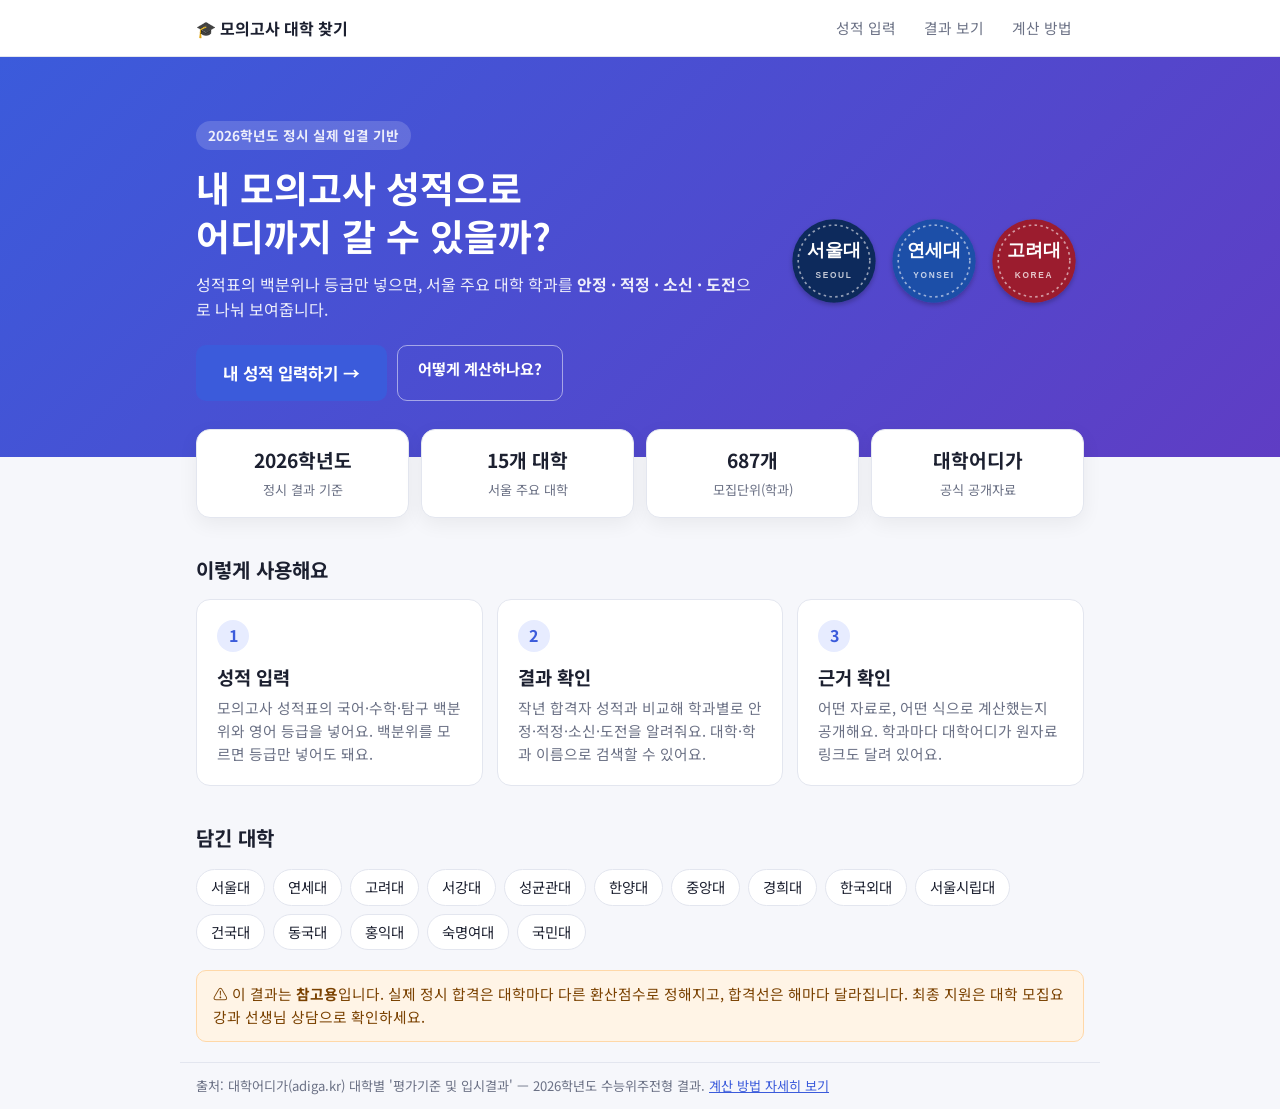
==== mock-exam-admission/index.html @ 844aae57 "모의고사 지원 가능 대학 찾기 사이트 추가 - 랜딩 / 성적 입력 / 결과 보기 / 계산 방법 4개 페이지 - 2026학년도 정시 일반전형 최종등록자 70% 학생의 국수탐 백분위 " ====
<!doctype html>
<html lang="ko">
<head>
  <meta charset="utf-8" />
  <meta name="viewport" content="width=device-width, initial-scale=1" />
  <title>모의고사 대학 찾기</title>
  <link rel="preconnect" href="https://fonts.googleapis.com" />
  <link href="https://fonts.googleapis.com/css2?family=Noto+Sans+KR:wght@400;500;700&display=swap" rel="stylesheet" />
  <link rel="stylesheet" href="style.css" />
</head>
<body>
  <nav class="topnav">
    <div class="wrap">
      <a class="brand" href="index.html">🎓 모의고사 대학 찾기</a>
      <div class="links">
        <a href="input.html">성적 입력</a>
        <a href="result.html">결과 보기</a>
        <a href="method.html">계산 방법</a>
      </div>
    </div>
  </nav>

  <header class="hero hero-landing">
    <div class="wrap hero-inner">
      <div>
        <p class="eyebrow"><span data-year></span>학년도 정시 실제 입결 기반</p>
        <h1>내 모의고사 성적으로<br />어디까지 갈 수 있을까?</h1>
        <p>성적표의 백분위나 등급만 넣으면, 서울 주요 대학 학과를 <b>안정 · 적정 · 소신 · 도전</b>으로 나눠 보여줍니다.</p>
        <div class="cta-row">
          <a class="btn primary big" href="input.html">내 성적 입력하기 →</a>
          <a class="btn ghost-light" href="method.html">어떻게 계산하나요?</a>
        </div>
      </div>
      <img class="hero-badges" src="img/badges.svg" alt="서울대, 연세대, 고려대 배지" />
    </div>
  </header>

  <main class="wrap">
    <section class="stat-row">
      <div class="stat"><b><span data-year></span>학년도</b><span>정시 결과 기준</span></div>
      <div class="stat"><b><span data-univ-count></span>개 대학</b><span>서울 주요 대학</span></div>
      <div class="stat"><b><span data-dept-count></span>개</b><span>모집단위(학과)</span></div>
      <div class="stat"><b>대학어디가</b><span>공식 공개자료</span></div>
    </section>

    <h2 class="section-title">이렇게 사용해요</h2>
    <section class="steps">
      <a class="step card" href="input.html">
        <span class="step-no">1</span>
        <h3>성적 입력</h3>
        <p>모의고사 성적표의 국어·수학·탐구 백분위와 영어 등급을 넣어요. 백분위를 모르면 등급만 넣어도 돼요.</p>
      </a>
      <a class="step card" href="result.html">
        <span class="step-no">2</span>
        <h3>결과 확인</h3>
        <p>작년 합격자 성적과 비교해 학과별로 안정·적정·소신·도전을 알려줘요. 대학·학과 이름으로 검색할 수 있어요.</p>
      </a>
      <a class="step card" href="method.html">
        <span class="step-no">3</span>
        <h3>근거 확인</h3>
        <p>어떤 자료로, 어떤 식으로 계산했는지 공개해요. 학과마다 대학어디가 원자료 링크도 달려 있어요.</p>
      </a>
    </section>

    <h2 class="section-title">담긴 대학</h2>
    <p class="univ-chips" id="univ-chips"></p>

    <div class="notice">
      ⚠️ 이 결과는 <b>참고용</b>입니다. 실제 정시 합격은 대학마다 다른 환산점수로 정해지고, 합격선은 해마다 달라집니다.
      최종 지원은 대학 모집요강과 선생님 상담으로 확인하세요.
    </div>
  </main>

  <footer class="wrap">
    <p>출처: 대학어디가(adiga.kr) 대학별 '평가기준 및 입시결과' — <span data-year></span>학년도 수능위주전형 결과. <a href="method.html">계산 방법 자세히 보기</a></p>
  </footer>

  <script src="data.js"></script>
  <script src="common.js"></script>
  <script>
    document.getElementById("univ-chips").innerHTML = univNames()
      .map((u) => `<span class="chip">${esc(u)}</span>`)
      .join("");
  </script>
</body>
</html>
---- mock-exam-admission/style.css ----
:root {
  --bg: #f6f7fb;
  --surface: #ffffff;
  --text: #1c2030;
  --muted: #6b7185;
  --line: #e3e6ef;
  --accent: #3b5bdb;
  --accent-soft: #e7ecff;
  --safe: #2b8a3e;
  --fit: #1971c2;
  --reach: #e67700;
  --challenge: #c92a2a;
  --hard: #868e96;
}

@media (prefers-color-scheme: dark) {
  :root {
    --bg: #12141c;
    --surface: #1b1e29;
    --text: #e8eaf2;
    --muted: #9aa0b4;
    --line: #2c3040;
    --accent: #7b93ff;
    --accent-soft: #232a45;
    --safe: #51cf66;
    --fit: #4dabf7;
    --reach: #ffa94d;
    --challenge: #ff6b6b;
    --hard: #adb5bd;
  }
}

* { box-sizing: border-box; }

body {
  margin: 0;
  font-family: "Noto Sans KR", system-ui, -apple-system, "Malgun Gothic", sans-serif;
  background: var(--bg);
  color: var(--text);
  line-height: 1.55;
}

.wrap { max-width: 920px; margin: 0 auto; padding: 0 16px; }

.hero {
  background: linear-gradient(135deg, #3b5bdb, #5f3dc4);
  color: #fff;
  padding: 48px 0 40px;
}
.hero h1 { margin: 0 0 12px; font-size: clamp(1.6rem, 4vw, 2.3rem); line-height: 1.3; }
.hero p { margin: 0; opacity: 0.9; }
.hero-inner { display: flex; align-items: center; justify-content: space-between; gap: 24px; }
.hero-badges { width: 300px; max-width: 45%; flex-shrink: 0; }
@media (max-width: 640px) {
  .hero-inner { flex-direction: column-reverse; align-items: flex-start; }
  .hero-badges { max-width: 260px; width: 100%; }
}

.notice {
  margin: 20px 0;
  padding: 12px 16px;
  border-radius: 10px;
  background: #fff4e6;
  color: #7a4100;
  border: 1px solid #ffd8a8;
  font-size: 0.92rem;
}
@media (prefers-color-scheme: dark) {
  .notice { background: #3a2a14; color: #ffd8a8; border-color: #6b4a1f; }
}

.card {
  background: var(--surface);
  border: 1px solid var(--line);
  border-radius: 14px;
  padding: 20px;
  margin-bottom: 20px;
}

.row { display: flex; flex-wrap: wrap; gap: 16px; align-items: flex-end; }

fieldset.seg { border: 0; padding: 0; margin: 0 0 16px; }
fieldset.seg legend { font-size: 0.85rem; color: var(--muted); margin-bottom: 6px; }
fieldset.seg label {
  display: inline-flex; align-items: center; gap: 6px;
  padding: 7px 14px; margin-right: 6px;
  border: 1px solid var(--line); border-radius: 999px; cursor: pointer;
}
fieldset.seg label:has(input:checked) { background: var(--accent-soft); border-color: var(--accent); color: var(--accent); font-weight: 700; }
fieldset.seg input { accent-color: var(--accent); }

.grid {
  display: grid;
  grid-template-columns: repeat(auto-fill, minmax(180px, 1fr));
  gap: 14px;
}
.field { display: flex; flex-direction: column; gap: 6px; font-size: 0.9rem; }
.field em { font-style: normal; color: var(--muted); font-size: 0.8rem; }
.field input, .field select, .filters input, .filters select {
  font: inherit;
  padding: 10px 12px;
  border: 1px solid var(--line);
  border-radius: 8px;
  background: var(--bg);
  color: var(--text);
  width: 100%;
}
.field input:focus, .field select:focus { outline: 2px solid var(--accent); outline-offset: 0; }

.actions { justify-content: flex-end; margin-top: 20px; }
button {
  font: inherit; font-weight: 700; cursor: pointer;
  padding: 11px 20px; border-radius: 10px; border: 1px solid transparent;
}
button.primary { background: var(--accent); color: #fff; }
button.ghost { background: transparent; border-color: var(--line); color: var(--text); }

.summary .stats {
  display: grid; grid-template-columns: repeat(auto-fit, minmax(90px, 1fr)); gap: 10px;
  margin-bottom: 12px;
}
.summary .stats div {
  background: var(--bg); border-radius: 10px; padding: 10px; text-align: center;
}
.summary .stats b { display: block; font-size: 1.15rem; }
.summary .stats span { font-size: 0.78rem; color: var(--muted); }
.summary p { margin: 6px 0; }

.filters { display: flex; flex-wrap: wrap; gap: 10px; align-items: center; margin-bottom: 12px; }
.filters input { flex: 1 1 220px; width: auto; }
.filters select { flex: 0 1 160px; width: auto; }
.check { display: inline-flex; gap: 6px; align-items: center; font-size: 0.9rem; white-space: nowrap; }

.legend { font-size: 0.82rem; color: var(--muted); margin-bottom: 16px; display: flex; flex-wrap: wrap; gap: 6px 10px; align-items: center; }

.badge {
  display: inline-block; padding: 2px 10px; border-radius: 999px;
  font-size: 0.8rem; font-weight: 700; color: #fff;
}
.badge.안정 { background: var(--safe); }
.badge.적정 { background: var(--fit); }
.badge.소신 { background: var(--reach); }
.badge.도전 { background: var(--challenge); }
.badge.어려움 { background: var(--hard); }

.group h2 { font-size: 1.05rem; margin: 24px 0 10px; display: flex; gap: 8px; align-items: center; }
.list { list-style: none; margin: 0; padding: 0; display: grid; gap: 8px; }
.list li {
  background: var(--surface); border: 1px solid var(--line); border-radius: 10px;
  padding: 12px 14px; display: flex; justify-content: space-between; gap: 12px; flex-wrap: wrap;
}
.list li.warned { border-color: color-mix(in srgb, var(--challenge) 40%, var(--line)); }
.list .detail { font-size: 0.78rem; color: var(--muted); margin-top: 4px; }
.list .detail a { color: var(--accent); margin-left: 4px; }
.list .name small { color: var(--muted); margin-left: 6px; }
.warn {
  display: inline-block; margin-left: 6px; font-size: 0.75rem;
  color: var(--challenge); border: 1px solid var(--challenge); border-radius: 6px; padding: 0 6px;
}
.nums { display: flex; gap: 12px; font-size: 0.85rem; color: var(--muted); align-items: center; }
.diff { font-weight: 700; min-width: 3.2em; text-align: right; }
.diff.up { color: var(--safe); }
.diff.down { color: var(--challenge); }

.empty { color: var(--muted); text-align: center; padding: 30px 0; }

footer { color: var(--muted); font-size: 0.82rem; padding: 30px 16px 50px; border-top: 1px solid var(--line); margin-top: 30px; }
footer a, .small-note a, .prose a { color: var(--accent); }

/* ---------- 공통: 상단 메뉴 / 버튼 ---------- */
.topnav { background: var(--surface); border-bottom: 1px solid var(--line); position: sticky; top: 0; z-index: 10; }
.topnav .wrap { display: flex; align-items: center; justify-content: space-between; gap: 12px; min-height: 56px; flex-wrap: wrap; }
.topnav .brand { font-weight: 700; color: var(--text); text-decoration: none; white-space: nowrap; }
.topnav .links { display: flex; gap: 4px; flex-wrap: wrap; }
.topnav .links a {
  color: var(--muted); text-decoration: none; padding: 6px 12px; border-radius: 8px; font-size: 0.92rem; white-space: nowrap;
}
.topnav .links a:hover { background: var(--bg); color: var(--text); }
.topnav .links a[aria-current="page"] { background: var(--accent-soft); color: var(--accent); font-weight: 700; }

.btn {
  display: inline-block; font-weight: 700; text-decoration: none; cursor: pointer;
  padding: 11px 20px; border-radius: 10px; border: 1px solid transparent; font-size: 0.95rem;
}
.btn.primary { background: var(--accent); color: #fff; }
.btn.ghost { border-color: var(--line); color: var(--text); background: var(--surface); }
.btn.ghost-light { border-color: rgba(255,255,255,0.5); color: #fff; }
.btn.big { padding: 14px 26px; font-size: 1.05rem; }

/* ---------- 랜딩 ---------- */
.hero-landing { padding: 64px 0 56px; }
.eyebrow { display: inline-block; font-size: 0.85rem; font-weight: 700; background: rgba(255,255,255,0.18); padding: 4px 12px; border-radius: 999px; margin-bottom: 14px !important; }
.cta-row { display: flex; gap: 10px; flex-wrap: wrap; margin-top: 24px; }
.stat-row { display: grid; grid-template-columns: repeat(auto-fit, minmax(160px, 1fr)); gap: 12px; margin: -28px 0 32px; position: relative; }
.stat { background: var(--surface); border: 1px solid var(--line); border-radius: 14px; padding: 16px; text-align: center; box-shadow: 0 6px 20px rgba(0,0,0,0.06); }
.stat b { display: block; font-size: 1.2rem; }
.stat > span { font-size: 0.82rem; color: var(--muted); }
.section-title { font-size: 1.25rem; margin: 36px 0 14px; }
.steps { display: grid; grid-template-columns: repeat(auto-fit, minmax(240px, 1fr)); gap: 14px; }
.step { color: inherit; text-decoration: none; margin: 0; transition: border-color 0.15s, transform 0.15s; }
.step:hover { border-color: var(--accent); transform: translateY(-2px); }
.step h3 { margin: 10px 0 6px; }
.step p { margin: 0; color: var(--muted); font-size: 0.92rem; }
.step-no { display: inline-grid; place-items: center; width: 32px; height: 32px; border-radius: 50%; background: var(--accent-soft); color: var(--accent); font-weight: 700; }
.univ-chips { display: flex; flex-wrap: wrap; gap: 8px; }
.chip { background: var(--surface); border: 1px solid var(--line); border-radius: 999px; padding: 6px 14px; font-size: 0.9rem; }

/* ---------- 입력 / 결과 페이지 ---------- */
.page { padding-top: 28px; }
.page-title { font-size: clamp(1.4rem, 3.5vw, 1.8rem); margin: 0 0 8px; line-height: 1.35; }
.page-sub { color: var(--muted); margin: 0 0 20px; }
.progress { list-style: none; display: flex; gap: 8px; padding: 0; margin: 0 0 18px; font-size: 0.85rem; }
.progress li { padding: 4px 12px; border-radius: 999px; border: 1px solid var(--line); color: var(--muted); }
.progress li.on { background: var(--accent); border-color: var(--accent); color: #fff; font-weight: 700; }
.progress li.done a { color: var(--accent); text-decoration: none; }
.hint { font-size: 0.85rem; color: var(--muted); background: var(--bg); border-radius: 8px; padding: 10px 12px; margin: 16px 0 0; }
.small-note { font-size: 0.85rem; color: var(--muted); }
.result-head { display: flex; justify-content: space-between; align-items: center; gap: 12px; flex-wrap: wrap; margin-bottom: 14px; }
.result-head .page-title { margin: 0; }
.summary .stats div.main { background: var(--accent); color: #fff; }
.summary .stats div.main span { color: rgba(255,255,255,0.85); }
.count-bar { display: grid; grid-template-columns: repeat(4, 1fr); gap: 8px; margin: 4px 0 10px; }
.count { border-radius: 10px; padding: 8px; text-align: center; color: #fff; }
.count b { display: block; font-size: 1.3rem; }
.count span { font-size: 0.8rem; }
.count.안정 { background: var(--safe); } .count.적정 { background: var(--fit); }
.count.소신 { background: var(--reach); } .count.도전 { background: var(--challenge); }
.warn-text { color: var(--challenge); font-size: 0.88rem; }
.empty-state { text-align: center; padding: 40px 20px; }

/* ---------- 계산 방법 페이지 ---------- */
.prose { max-width: 780px; }
.prose h2 { font-size: 1.2rem; margin: 40px 0 12px; padding-top: 8px; scroll-margin-top: 70px; }
.prose p, .prose li { line-height: 1.75; }
.toc ol { margin: 8px 0 0; padding-left: 20px; columns: 2; font-size: 0.92rem; }
@media (max-width: 560px) { .toc ol { columns: 1; } }
.flow { display: flex; align-items: stretch; gap: 8px; flex-wrap: wrap; }
.flow-step { flex: 1 1 140px; background: var(--surface); border: 1px solid var(--line); border-radius: 12px; padding: 14px; text-align: center; }
.flow-step b { display: block; color: var(--accent); margin-bottom: 4px; }
.flow-step span { font-size: 0.85rem; color: var(--muted); }
.flow-arrow { align-self: center; color: var(--muted); font-size: 1.2rem; }
@media (max-width: 760px) { .flow-arrow { display: none; } }
.formula { font-size: 1.1rem; font-weight: 700; text-align: center; background: var(--accent-soft); border-color: var(--accent); color: var(--accent); }
.example table { margin: 10px 0; }
.data-table { border-collapse: collapse; width: 100%; font-size: 0.9rem; margin: 10px 0; background: var(--surface); }
.data-table th, .data-table td, .example th, .example td { border: 1px solid var(--line); padding: 8px 10px; text-align: center; }
.data-table th { background: var(--bg); }
.data-table small { color: var(--muted); display: block; }
.table-scroll { overflow-x: auto; }
.cta-box { text-align: center; margin-top: 40px; }
code { background: var(--bg); padding: 1px 6px; border-radius: 4px; }
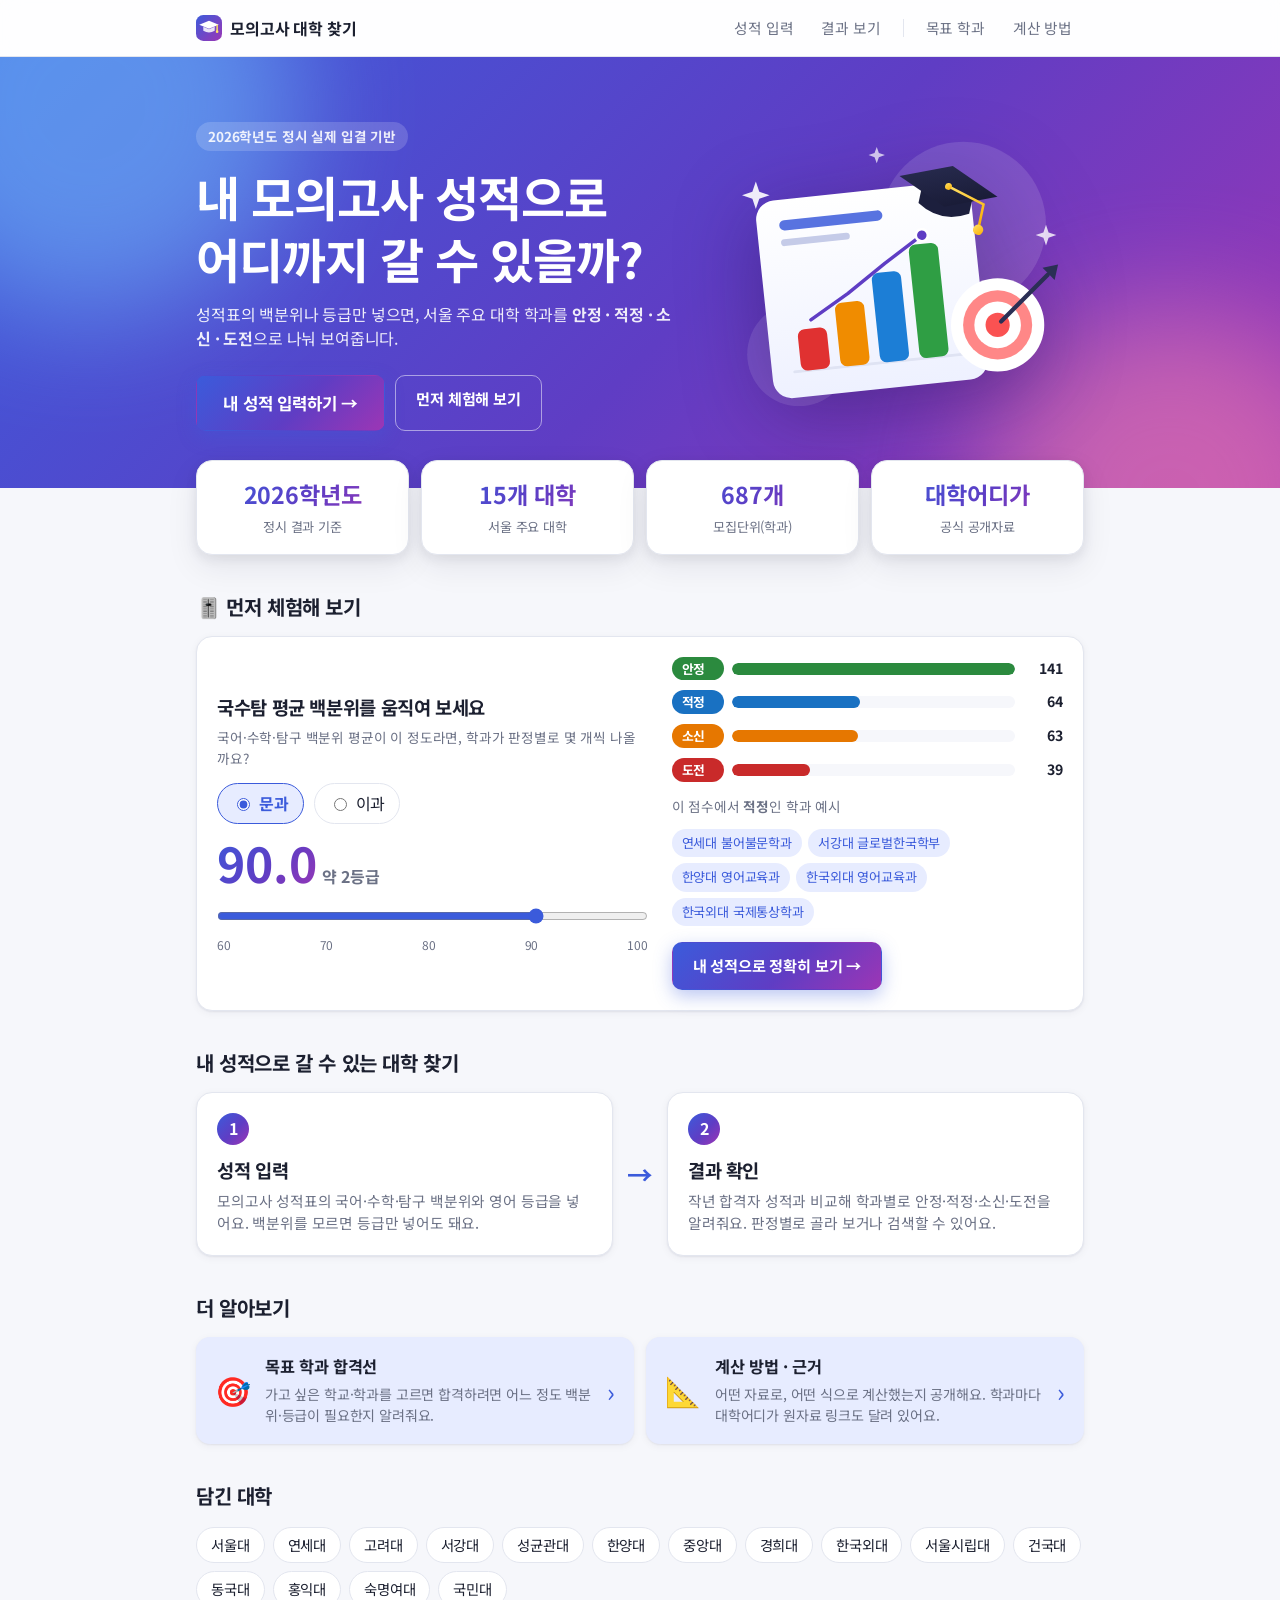
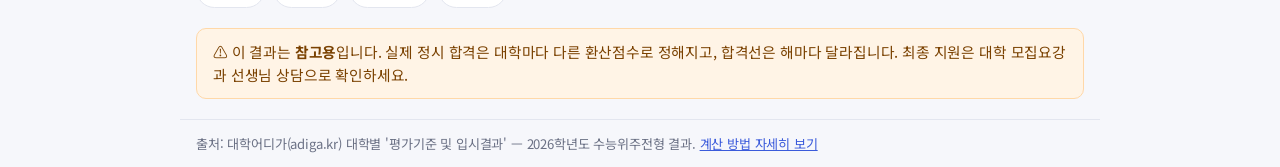
==== commit 604dc29c: "목표 학과 합격선 페이지 추가 및 전체 디자인·인터랙션 개선 - 목표 학과 페이지(target.html): 계열·학교·학과를 고르면 합격선 백분위·등급,   70% 합격자 과목별 " ====
--- a/mock-exam-admission/index.html
+++ b/mock-exam-admission/index.html
@@ -6,15 +6,18 @@
   <title>모의고사 대학 찾기</title>
   <link rel="preconnect" href="https://fonts.googleapis.com" />
   <link href="https://fonts.googleapis.com/css2?family=Noto+Sans+KR:wght@400;500;700&display=swap" rel="stylesheet" />
+  <link rel="icon" href="img/logo.svg" type="image/svg+xml" />
   <link rel="stylesheet" href="style.css" />
 </head>
 <body>
   <nav class="topnav">
     <div class="wrap">
-      <a class="brand" href="index.html">🎓 모의고사 대학 찾기</a>
+      <a class="brand" href="index.html"><img class="brand-mark" src="img/logo.svg" alt="" />모의고사 대학 찾기</a>
       <div class="links">
         <a href="input.html">성적 입력</a>
         <a href="result.html">결과 보기</a>
+        <span class="nav-sep" aria-hidden="true"></span>
+        <a href="target.html">목표 학과</a>
         <a href="method.html">계산 방법</a>
       </div>
     </div>
@@ -22,50 +25,89 @@
 
   <header class="hero hero-landing">
     <div class="wrap hero-inner">
-      <div>
+      <div class="reveal in">
         <p class="eyebrow"><span data-year></span>학년도 정시 실제 입결 기반</p>
         <h1>내 모의고사 성적으로<br />어디까지 갈 수 있을까?</h1>
         <p>성적표의 백분위나 등급만 넣으면, 서울 주요 대학 학과를 <b>안정 · 적정 · 소신 · 도전</b>으로 나눠 보여줍니다.</p>
         <div class="cta-row">
           <a class="btn primary big" href="input.html">내 성적 입력하기 →</a>
-          <a class="btn ghost-light" href="method.html">어떻게 계산하나요?</a>
+          <a class="btn ghost-light" href="#demo">먼저 체험해 보기</a>
         </div>
       </div>
-      <img class="hero-badges" src="img/badges.svg" alt="서울대, 연세대, 고려대 배지" />
+      <img class="hero-art" src="img/hero.svg" alt="성적표 그래프와 학사모, 과녁 일러스트" />
     </div>
   </header>
 
   <main class="wrap">
     <section class="stat-row">
-      <div class="stat"><b><span data-year></span>학년도</b><span>정시 결과 기준</span></div>
-      <div class="stat"><b><span data-univ-count></span>개 대학</b><span>서울 주요 대학</span></div>
-      <div class="stat"><b><span data-dept-count></span>개</b><span>모집단위(학과)</span></div>
-      <div class="stat"><b>대학어디가</b><span>공식 공개자료</span></div>
+      <div class="stat reveal"><b><span data-year></span>학년도</b><span>정시 결과 기준</span></div>
+      <div class="stat reveal d1"><b><span data-univ-count data-countup></span>개 대학</b><span>서울 주요 대학</span></div>
+      <div class="stat reveal d2"><b><span data-dept-count data-countup></span>개</b><span>모집단위(학과)</span></div>
+      <div class="stat reveal d3"><b>대학어디가</b><span>공식 공개자료</span></div>
     </section>
 
-    <h2 class="section-title">이렇게 사용해요</h2>
-    <section class="steps">
-      <a class="step card" href="input.html">
+    <h2 class="section-title reveal" id="demo">🎚️ 먼저 체험해 보기</h2>
+    <section class="card demo reveal">
+      <div>
+        <h3>국수탐 평균 백분위를 움직여 보세요</h3>
+        <p class="small-note" style="margin:0">국어·수학·탐구 백분위 평균이 이 정도라면, 학과가 판정별로 몇 개씩 나올까요?</p>
+        <fieldset class="seg" style="margin:14px 0 0">
+          <label><input type="radio" name="demo-track" value="인문" checked /> 문과</label>
+          <label><input type="radio" name="demo-track" value="자연" /> 이과</label>
+        </fieldset>
+        <div style="margin-top:14px">
+          <span class="demo-score" id="demo-score">90.0</span><span class="demo-grade" id="demo-grade"></span>
+        </div>
+        <input class="range" id="demo-range" type="range" min="60" max="100" step="0.5" value="90" aria-label="국수탐 평균 백분위" />
+        <div class="range-scale"><span>60</span><span>70</span><span>80</span><span>90</span><span>100</span></div>
+      </div>
+      <div>
+        <div class="demo-bars" id="demo-bars"></div>
+        <p class="small-note" style="margin:14px 0 0">이 점수에서 <b>적정</b>인 학과 예시</p>
+        <ul class="demo-picks" id="demo-picks"></ul>
+        <a class="btn primary" href="input.html" style="margin-top:16px">내 성적으로 정확히 보기 →</a>
+      </div>
+    </section>
+
+    <h2 class="section-title reveal">내 성적으로 갈 수 있는 대학 찾기</h2>
+    <section class="steps flow-steps">
+      <a class="step card reveal" href="input.html">
         <span class="step-no">1</span>
         <h3>성적 입력</h3>
         <p>모의고사 성적표의 국어·수학·탐구 백분위와 영어 등급을 넣어요. 백분위를 모르면 등급만 넣어도 돼요.</p>
       </a>
-      <a class="step card" href="result.html">
+      <span class="step-arrow" aria-hidden="true">→</span>
+      <a class="step card reveal d1" href="result.html">
         <span class="step-no">2</span>
         <h3>결과 확인</h3>
-        <p>작년 합격자 성적과 비교해 학과별로 안정·적정·소신·도전을 알려줘요. 대학·학과 이름으로 검색할 수 있어요.</p>
-      </a>
-      <a class="step card" href="method.html">
-        <span class="step-no">3</span>
-        <h3>근거 확인</h3>
-        <p>어떤 자료로, 어떤 식으로 계산했는지 공개해요. 학과마다 대학어디가 원자료 링크도 달려 있어요.</p>
+        <p>작년 합격자 성적과 비교해 학과별로 안정·적정·소신·도전을 알려줘요. 판정별로 골라 보거나 검색할 수 있어요.</p>
       </a>
     </section>
 
-    <h2 class="section-title">담긴 대학</h2>
-    <p class="univ-chips" id="univ-chips"></p>
+    <h2 class="section-title reveal">더 알아보기</h2>
+    <section class="menu-tiles">
+      <a class="tile reveal" href="target.html">
+        <span class="tile-icon" aria-hidden="true">🎯</span>
+        <div>
+          <h3>목표 학과 합격선</h3>
+          <p>가고 싶은 학교·학과를 고르면 합격하려면 어느 정도 백분위·등급이 필요한지 알려줘요.</p>
+        </div>
+        <span class="tile-go" aria-hidden="true">›</span>
+      </a>
+      <a class="tile reveal d1" href="method.html">
+        <span class="tile-icon" aria-hidden="true">📐</span>
+        <div>
+          <h3>계산 방법 · 근거</h3>
+          <p>어떤 자료로, 어떤 식으로 계산했는지 공개해요. 학과마다 대학어디가 원자료 링크도 달려 있어요.</p>
+        </div>
+        <span class="tile-go" aria-hidden="true">›</span>
+      </a>
+    </section>
 
-    <div class="notice">
+    <h2 class="section-title reveal">담긴 대학</h2>
+    <p class="univ-chips reveal" id="univ-chips"></p>
+
+    <div class="notice reveal">
       ⚠️ 이 결과는 <b>참고용</b>입니다. 실제 정시 합격은 대학마다 다른 환산점수로 정해지고, 합격선은 해마다 달라집니다.
       최종 지원은 대학 모집요강과 선생님 상담으로 확인하세요.
     </div>
@@ -77,10 +119,43 @@
 
   <script src="data.js"></script>
   <script src="common.js"></script>
+  <script src="ui.js"></script>
   <script>
     document.getElementById("univ-chips").innerHTML = univNames()
-      .map((u) => `<span class="chip">${esc(u)}</span>`)
+      .map((u) => `<a class="chip" href="target.html?univ=${encodeURIComponent(u)}">${esc(u)}</a>`)
       .join("");
+
+    // 미리 체험: 평균 백분위 슬라이더 → 판정별 학과 수
+    const range = document.getElementById("demo-range");
+    const scoreEl = document.getElementById("demo-score");
+    const gradeEl = document.getElementById("demo-grade");
+    const barsEl = document.getElementById("demo-bars");
+    const picksEl = document.getElementById("demo-picks");
+    const KEYS = ["안정", "적정", "소신", "도전"];
+    barsEl.innerHTML = KEYS.map(
+      (k) => `<div class="demo-bar"><span class="badge ${k}">${k}</span><div class="track"><div class="fill ${k}" data-k="${k}"></div></div><b data-n="${k}">0</b></div>`
+    ).join("");
+
+    function updateDemo() {
+      const avg = Number(range.value);
+      const track = document.querySelector('input[name="demo-track"]:checked').value;
+      const results = evaluate({ track, avg, english: 1 });
+      const counts = Object.fromEntries(KEYS.map((k) => [k, results.filter((r) => r.level === k).length]));
+      const max = Math.max(1, ...Object.values(counts));
+      scoreEl.textContent = avg.toFixed(1);
+      gradeEl.textContent = `약 ${pctToGrade(avg)}등급`;
+      for (const k of KEYS) {
+        barsEl.querySelector(`[data-k="${k}"]`).style.width = `${(counts[k] / max) * 100}%`;
+        barsEl.querySelector(`[data-n="${k}"]`).textContent = counts[k];
+      }
+      const picks = results.filter((r) => r.level === "적정").slice(0, 5);
+      picksEl.innerHTML = picks.length
+        ? picks.map((r) => `<li>${esc(r.univ)} ${esc(r.dept)}</li>`).join("")
+        : `<li>해당 학과가 없어요</li>`;
+    }
+    range.addEventListener("input", updateDemo);
+    document.querySelectorAll('input[name="demo-track"]').forEach((r) => r.addEventListener("change", updateDemo));
+    updateDemo();
   </script>
 </body>
 </html>
--- a/mock-exam-admission/style.css
+++ b/mock-exam-admission/style.css
@@ -50,10 +50,8 @@
 .hero h1 { margin: 0 0 12px; font-size: clamp(1.6rem, 4vw, 2.3rem); line-height: 1.3; }
 .hero p { margin: 0; opacity: 0.9; }
 .hero-inner { display: flex; align-items: center; justify-content: space-between; gap: 24px; }
-.hero-badges { width: 300px; max-width: 45%; flex-shrink: 0; }
 @media (max-width: 640px) {
   .hero-inner { flex-direction: column-reverse; align-items: flex-start; }
-  .hero-badges { max-width: 260px; width: 100%; }
 }
 
 .notice {
@@ -175,6 +173,8 @@
 .topnav .links a {
   color: var(--muted); text-decoration: none; padding: 6px 12px; border-radius: 8px; font-size: 0.92rem; white-space: nowrap;
 }
+.topnav .links { align-items: center; }
+.nav-sep { width: 1px; height: 18px; background: var(--line); margin: 0 6px; }
 .topnav .links a:hover { background: var(--bg); color: var(--text); }
 .topnav .links a[aria-current="page"] { background: var(--accent-soft); color: var(--accent); font-weight: 700; }
 
@@ -202,7 +202,26 @@
 .step h3 { margin: 10px 0 6px; }
 .step p { margin: 0; color: var(--muted); font-size: 0.92rem; }
 .step-no { display: inline-grid; place-items: center; width: 32px; height: 32px; border-radius: 50%; background: var(--accent-soft); color: var(--accent); font-weight: 700; }
+.flow-steps { grid-template-columns: 1fr auto 1fr; align-items: stretch; }
+.step-arrow { align-self: center; font-size: 1.6rem; color: var(--accent); font-weight: 700; }
+@media (max-width: 640px) {
+  .flow-steps { grid-template-columns: 1fr; }
+  .step-arrow { justify-self: center; transform: rotate(90deg); }
+}
+.menu-tiles { display: grid; grid-template-columns: repeat(auto-fit, minmax(280px, 1fr)); gap: 12px; }
+.tile {
+  display: flex; align-items: center; gap: 14px; text-decoration: none; color: inherit;
+  background: var(--accent-soft); border: 1px solid transparent; border-radius: 14px; padding: 16px 18px;
+  transition: border-color 0.15s;
+}
+.tile:hover { border-color: var(--accent); }
+.tile h3 { margin: 0 0 4px; font-size: 1.02rem; }
+.tile p { margin: 0; font-size: 0.88rem; color: var(--muted); }
+.tile-icon { font-size: 1.8rem; flex-shrink: 0; }
+.tile-go { margin-left: auto; font-size: 1.6rem; color: var(--accent); }
 .univ-chips { display: flex; flex-wrap: wrap; gap: 8px; }
+a.chip { color: inherit; text-decoration: none; transition: border-color 0.15s, color 0.15s, transform 0.15s; }
+a.chip:hover { border-color: var(--accent); color: var(--accent); transform: translateY(-2px); }
 .chip { background: var(--surface); border: 1px solid var(--line); border-radius: 999px; padding: 6px 14px; font-size: 0.9rem; }
 
 /* ---------- 입력 / 결과 페이지 ---------- */
@@ -226,6 +245,40 @@
 .count.안정 { background: var(--safe); } .count.적정 { background: var(--fit); }
 .count.소신 { background: var(--reach); } .count.도전 { background: var(--challenge); }
 .warn-text { color: var(--challenge); font-size: 0.88rem; }
+/* ---------- 목표 학과 페이지 ---------- */
+.grid.two { grid-template-columns: repeat(auto-fit, minmax(240px, 1fr)); }
+.target-card h2 { margin: 0 0 4px; font-size: 1.3rem; }
+.target-card h3 { font-size: 1rem; margin: 24px 0 6px; }
+.target-card a, .list-title + * a { color: var(--accent); }
+.target-head { display: flex; justify-content: space-between; gap: 16px; flex-wrap: wrap; align-items: flex-start; }
+.target-cut { background: var(--accent); color: #fff; border-radius: 12px; padding: 12px 18px; text-align: center; min-width: 170px; }
+.target-cut span { font-size: 0.78rem; opacity: 0.9; display: block; }
+.target-cut b { font-size: 2rem; display: block; line-height: 1.2; }
+.target-cut em { font-style: normal; font-size: 0.9rem; }
+.compare { display: flex; align-items: center; gap: 10px; flex-wrap: wrap; background: var(--bg); border-radius: 10px; padding: 10px 14px; margin-top: 16px; }
+.compare .small-note { margin: 0; }
+.list-title { font-size: 1.1rem; margin: 0 0 8px; }
+.list-title small { color: var(--muted); font-weight: 400; font-size: 0.85rem; }
+.data-table td.left { text-align: left; }
+.data-table td.left small { display: inline; margin-left: 4px; }
+.data-table.clickable tbody tr { cursor: pointer; }
+.data-table.clickable tbody tr:hover, .data-table.clickable tbody tr:focus { background: var(--accent-soft); outline: none; }
+
+.level-filter { display: flex; align-items: center; gap: 10px; flex-wrap: wrap; margin-bottom: 12px; }
+.level-filter .label { font-size: 0.85rem; color: var(--muted); font-weight: 700; }
+.level-buttons { display: flex; gap: 6px; flex-wrap: wrap; }
+.level-btn {
+  --c: var(--accent);
+  display: inline-flex; align-items: center; gap: 6px;
+  padding: 7px 14px; border-radius: 999px; font-size: 0.9rem;
+  background: var(--surface); color: var(--text); border: 1px solid var(--line);
+}
+.level-btn b { font-size: 0.85rem; color: var(--muted); }
+.level-btn.안정 { --c: var(--safe); } .level-btn.적정 { --c: var(--fit); }
+.level-btn.소신 { --c: var(--reach); } .level-btn.도전 { --c: var(--challenge); } .level-btn.어려움 { --c: var(--hard); }
+.level-btn:hover { border-color: var(--c); }
+.level-btn[aria-pressed="true"] { background: var(--c); border-color: var(--c); color: #fff; }
+.level-btn[aria-pressed="true"] b { color: rgba(255,255,255,0.9); }
 .empty-state { text-align: center; padding: 40px 20px; }
 
 /* ---------- 계산 방법 페이지 ---------- */
@@ -249,3 +302,125 @@
 .table-scroll { overflow-x: auto; }
 .cta-box { text-align: center; margin-top: 40px; }
 code { background: var(--bg); padding: 1px 6px; border-radius: 4px; }
+
+/* =====================================================================
+   디자인 다듬기 (그림자·애니메이션·인터랙션)
+   ===================================================================== */
+:root {
+  --shadow-sm: 0 1px 2px rgba(20, 24, 50, 0.06), 0 2px 8px rgba(20, 24, 50, 0.05);
+  --shadow-md: 0 4px 12px rgba(20, 24, 50, 0.08), 0 12px 32px rgba(20, 24, 50, 0.08);
+  --grad: linear-gradient(135deg, #3b5bdb 0%, #5f3dc4 55%, #9c36b5 100%);
+  --radius: 16px;
+}
+@media (prefers-color-scheme: dark) {
+  :root { --shadow-sm: 0 1px 2px rgba(0,0,0,0.4); --shadow-md: 0 8px 28px rgba(0,0,0,0.45); }
+}
+body { letter-spacing: -0.01em; -webkit-font-smoothing: antialiased; }
+h1, h2, h3 { letter-spacing: -0.02em; }
+::selection { background: var(--accent); color: #fff; }
+:focus-visible { outline: 3px solid color-mix(in srgb, var(--accent) 55%, transparent); outline-offset: 2px; }
+
+.card { border-radius: var(--radius); box-shadow: var(--shadow-sm); }
+.btn, button { transition: transform 0.15s ease, box-shadow 0.15s ease, background 0.15s ease, border-color 0.15s; }
+.btn.primary, button.primary { background: var(--grad); box-shadow: 0 6px 18px rgba(59, 91, 219, 0.35); }
+.btn.primary:hover, button.primary:hover { transform: translateY(-2px); box-shadow: 0 10px 24px rgba(59, 91, 219, 0.45); }
+.btn.ghost:hover, button.ghost:hover { border-color: var(--accent); color: var(--accent); }
+.btn.ghost-light:hover { background: rgba(255,255,255,0.14); }
+
+.topnav { backdrop-filter: saturate(1.4) blur(10px); background: color-mix(in srgb, var(--surface) 82%, transparent); transition: box-shadow 0.2s; }
+.topnav.scrolled { box-shadow: var(--shadow-sm); }
+.topnav .brand { display: inline-flex; align-items: center; gap: 8px; }
+.brand-mark { width: 26px; height: 26px; }
+
+/* 히어로: 움직이는 빛 번짐 */
+.hero { background: var(--grad); position: relative; overflow: hidden; isolation: isolate; }
+.hero::before, .hero::after {
+  content: ""; position: absolute; z-index: -1; border-radius: 50%; filter: blur(60px); opacity: 0.55;
+  animation: drift 14s ease-in-out infinite alternate;
+}
+.hero::before { width: 420px; height: 420px; background: #74c0fc; top: -160px; left: -120px; }
+.hero::after { width: 380px; height: 380px; background: #f783ac; bottom: -200px; right: -80px; animation-delay: -6s; }
+@keyframes drift { from { transform: translate(0, 0) scale(1); } to { transform: translate(60px, 40px) scale(1.15); } }
+.hero-landing h1 { font-size: clamp(1.9rem, 5vw, 3rem); }
+.hero-art { width: 380px; max-width: 46%; flex-shrink: 0; filter: drop-shadow(0 18px 40px rgba(20, 10, 60, 0.35)); animation: float 6s ease-in-out infinite; }
+@keyframes float { 50% { transform: translateY(-10px); } }
+@media (max-width: 640px) { .hero-art { max-width: 300px; width: 90%; } }
+
+/* 스크롤 등장 */
+.reveal { opacity: 0; transform: translateY(18px); transition: opacity 0.6s ease, transform 0.6s ease; }
+.reveal.in { opacity: 1; transform: none; }
+.reveal.d1 { transition-delay: 0.08s; } .reveal.d2 { transition-delay: 0.16s; } .reveal.d3 { transition-delay: 0.24s; }
+
+.stat { box-shadow: var(--shadow-md); border-radius: var(--radius); }
+.stat b { font-size: 1.45rem; background: var(--grad); -webkit-background-clip: text; background-clip: text; color: transparent; }
+.step, .tile { box-shadow: var(--shadow-sm); }
+.step:hover, .tile:hover { box-shadow: var(--shadow-md); transform: translateY(-3px); }
+.tile { transition: transform 0.15s, box-shadow 0.15s, border-color 0.15s; }
+.step-no { background: var(--grad); color: #fff; }
+
+/* 랜딩: 미리 체험 데모 */
+.demo { display: grid; grid-template-columns: 1.1fr 1fr; gap: 24px; align-items: center; }
+@media (max-width: 720px) { .demo { grid-template-columns: 1fr; } }
+.demo h3 { margin: 0 0 6px; }
+.demo-score { font-size: 3rem; font-weight: 700; line-height: 1; background: var(--grad); -webkit-background-clip: text; background-clip: text; color: transparent; }
+.demo-grade { color: var(--muted); font-weight: 700; margin-left: 6px; }
+.range { width: 100%; accent-color: var(--accent); margin: 14px 0 4px; height: 28px; }
+.range-scale { display: flex; justify-content: space-between; font-size: 0.75rem; color: var(--muted); }
+.demo-bars { display: grid; gap: 10px; }
+.demo-bar { display: grid; grid-template-columns: 52px 1fr 40px; align-items: center; gap: 8px; font-size: 0.88rem; }
+.demo-bar .track { height: 12px; background: var(--bg); border-radius: 999px; overflow: hidden; }
+.demo-bar .fill { height: 100%; border-radius: 999px; width: 0; transition: width 0.45s cubic-bezier(.2,.8,.2,1); }
+.demo-bar b { text-align: right; }
+.fill.안정 { background: var(--safe); } .fill.적정 { background: var(--fit); } .fill.소신 { background: var(--reach); } .fill.도전 { background: var(--challenge); }
+.demo-picks { margin: 12px 0 0; padding: 0; list-style: none; display: flex; flex-wrap: wrap; gap: 6px; }
+.demo-picks li { font-size: 0.82rem; background: var(--accent-soft); color: var(--accent); border-radius: 999px; padding: 4px 10px; }
+
+/* 입력: 실시간 게이지 */
+.live { display: flex; align-items: center; gap: 18px; background: var(--bg); border-radius: 14px; padding: 14px 18px; margin-top: 18px; }
+.ring { width: 92px; height: 92px; border-radius: 50%; flex-shrink: 0; display: grid; place-items: center; transition: background 0.3s; }
+.ring > div { width: 72px; height: 72px; border-radius: 50%; background: var(--surface); display: grid; place-items: center; text-align: center; align-content: center; }
+.ring b { font-size: 1.25rem; line-height: 1; }
+.ring small { font-size: 0.66rem; color: var(--muted); }
+.live-text b { font-size: 1.05rem; }
+.live-text p { margin: 2px 0 0; color: var(--muted); font-size: 0.88rem; }
+.mini-levels { display: flex; gap: 6px; flex-wrap: wrap; margin-top: 8px; }
+.mini-levels span { font-size: 0.78rem; border-radius: 999px; padding: 2px 9px; color: #fff; }
+.mini-levels .안정 { background: var(--safe); } .mini-levels .적정 { background: var(--fit); }
+.mini-levels .소신 { background: var(--reach); } .mini-levels .도전 { background: var(--challenge); }
+
+/* 결과: 분포 막대 + 항목 위치 막대 */
+.dist { display: flex; height: 16px; border-radius: 999px; overflow: hidden; background: var(--bg); margin: 10px 0 4px; }
+.dist button { border: 0; padding: 0; border-radius: 0; min-width: 0; cursor: pointer; transition: filter 0.15s, flex-grow 0.5s; }
+.dist button:hover { filter: brightness(1.15); }
+.dist .안정 { background: var(--safe); } .dist .적정 { background: var(--fit); } .dist .소신 { background: var(--reach); }
+.dist .도전 { background: var(--challenge); } .dist .어려움 { background: var(--hard); }
+.dist-legend { font-size: 0.78rem; color: var(--muted); margin: 0; }
+.list li { transition: transform 0.15s, box-shadow 0.15s, border-color 0.15s; box-shadow: var(--shadow-sm); border-radius: 12px; animation: pop 0.35s ease both; }
+.list li:hover { transform: translateY(-2px); box-shadow: var(--shadow-md); border-color: color-mix(in srgb, var(--accent) 35%, var(--line)); }
+@keyframes pop { from { opacity: 0; transform: translateY(6px); } }
+.pos { position: relative; width: 110px; height: 8px; border-radius: 999px; opacity: 0.9;
+  background: linear-gradient(90deg, var(--challenge) 0 25%, var(--reach) 25% 50%, var(--fit) 50% 75%, var(--safe) 75% 100%); }
+.pos i { position: absolute; top: 50%; width: 14px; height: 14px; border-radius: 50%; background: var(--surface); border: 3px solid var(--text); transform: translate(-50%, -50%); }
+@media (max-width: 520px) { .pos { width: 70px; } }
+
+/* 목표 학과: 위치 게이지 */
+.scale { margin: 40px 0 8px; padding: 0 6px; }
+.scale-bar { position: relative; height: 18px; display: flex; }
+.scale-bar > span { height: 100%; }
+.scale-bar > span:first-child { border-radius: 999px 0 0 999px; }
+.scale-bar > span:last-of-type { border-radius: 0 999px 999px 0; }
+.scale-bar .z0 { background: var(--hard); opacity: 0.45; } .scale-bar .z1 { background: var(--challenge); } .scale-bar .z2 { background: var(--reach); }
+.scale-bar .z3 { background: var(--fit); } .scale-bar .z4 { background: var(--safe); }
+.marker { position: absolute; bottom: 100%; transform: translateX(-50%); text-align: center; font-size: 0.75rem; font-weight: 700; white-space: nowrap; transition: left 0.6s cubic-bezier(.2,.8,.2,1); display: flex; flex-direction: column; align-items: center; }
+.marker::after { content: ""; width: 2px; height: 26px; background: currentColor; }
+.marker.cut { color: var(--text); }
+.marker.me { color: var(--accent); bottom: auto; top: 100%; flex-direction: column-reverse; }
+.scale-ticks { display: flex; justify-content: space-between; font-size: 0.72rem; color: var(--muted); margin-top: 36px; }
+
+/* 빈 화면 일러스트 */
+.empty-art { width: 170px; margin: 0 auto 10px; display: block; }
+
+@media (prefers-reduced-motion: reduce) {
+  *, *::before, *::after { animation: none !important; transition: none !important; }
+  .reveal { opacity: 1; transform: none; }
+}
